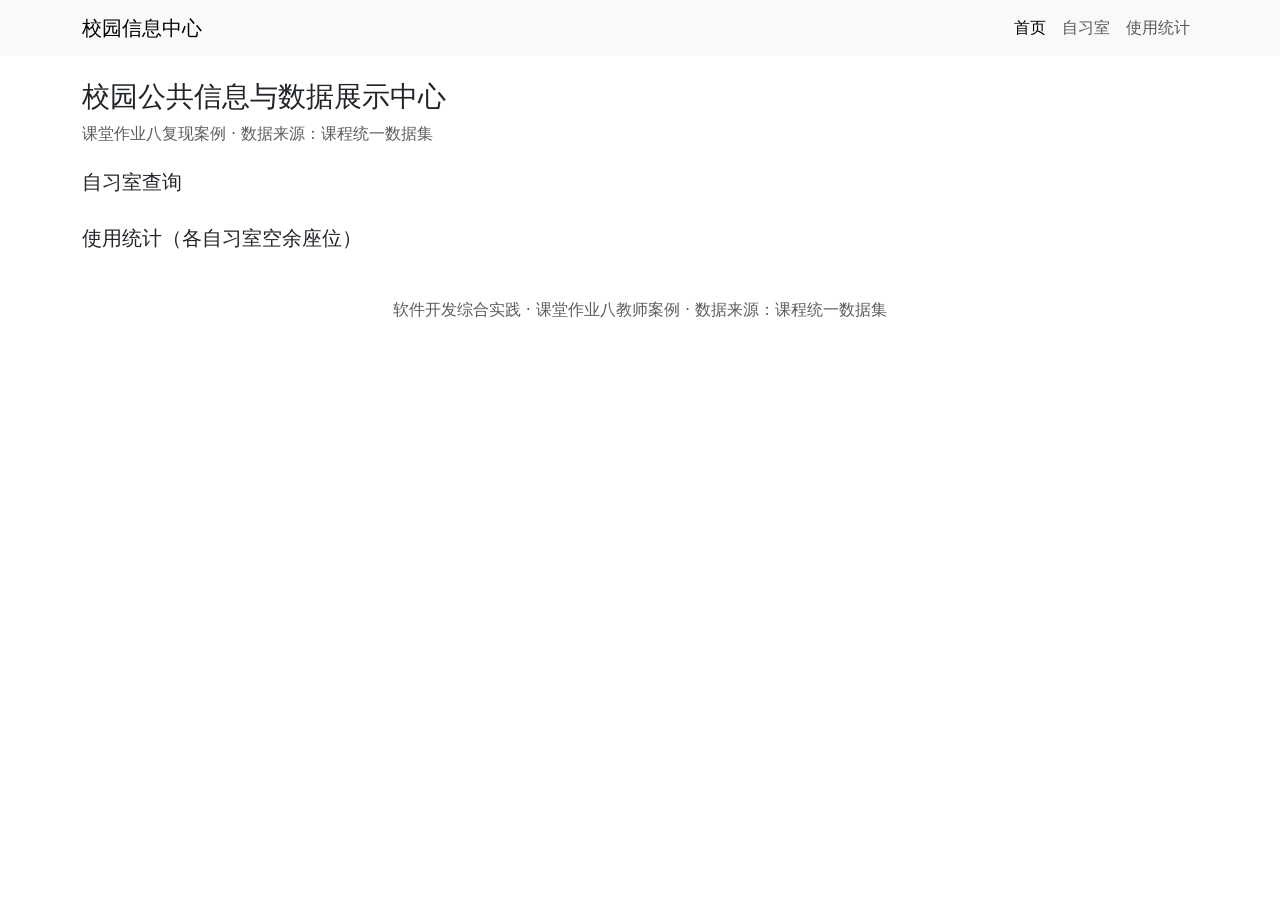
==== integration/index.html @ 09f38bcd "入口与首页设置" ====
<!DOCTYPE html>
<html lang="zh-CN">
<head>
  <meta charset="UTF-8">
  <meta name="viewport" content="width=device-width, initial-scale=1.0">
  <title>校园信息中心</title>
  <link href="libs/bootstrap.min.css" rel="stylesheet">
  <link href="style.css" rel="stylesheet">
</head>
<body>
  <nav class="navbar navbar-expand-md bg-body-tertiary mb-4">
    <div class="container">
      <a class="navbar-brand" href="#home">校园信息中心</a>
      <div class="navbar-nav">
        <a class="nav-link active" href="#home">首页</a>
        <a class="nav-link" href="#rooms">自习室</a>
        <a class="nav-link" href="#stats">使用统计</a>
      </div>
    </div>
  </nav>
  <main class="container">
    <section id="home" class="mb-4">
      <h1 class="h3">校园公共信息与数据展示中心</h1>
      <p class="text-muted">课堂作业八复现案例 · 数据来源：课程统一数据集</p>
      <div class="row g-3" id="summary-cards"></div>
    </section>

    <section id="rooms" class="mb-4">
      <h2 class="h5">自习室查询</h2>
          </select>
        </div>
        <div class="col-auto">
        </div>
      </div>
      <ul id="room-list" class="list-group"></ul>
    </section>

    <section id="stats" class="mb-4">
      <h2 class="h5">使用统计（各自习室空余座位）</h2>
    </section>
  </main>

  <footer class="text-center text-muted py-4">
    软件开发综合实践 · 课堂作业八教师案例 · 数据来源：课程统一数据集
  </footer>

  <script src="libs/bootstrap.bundle.min.js"></script>
  <script src="libs/echarts.min.js"></script>
</body>
</html>
---- integration/style.css ----
/* 自定义样式放在Bootstrap之后引入，保证可覆盖 */
#usage-chart {
  background: #fff;
  border: 1px solid #dee2e6;
  border-radius: 8px;
  padding: 8px;
}

#room-list li {
  display: flex;
  justify-content: space-between;
  align-items: center;
  flex-wrap: wrap;
  gap: 4px;
}
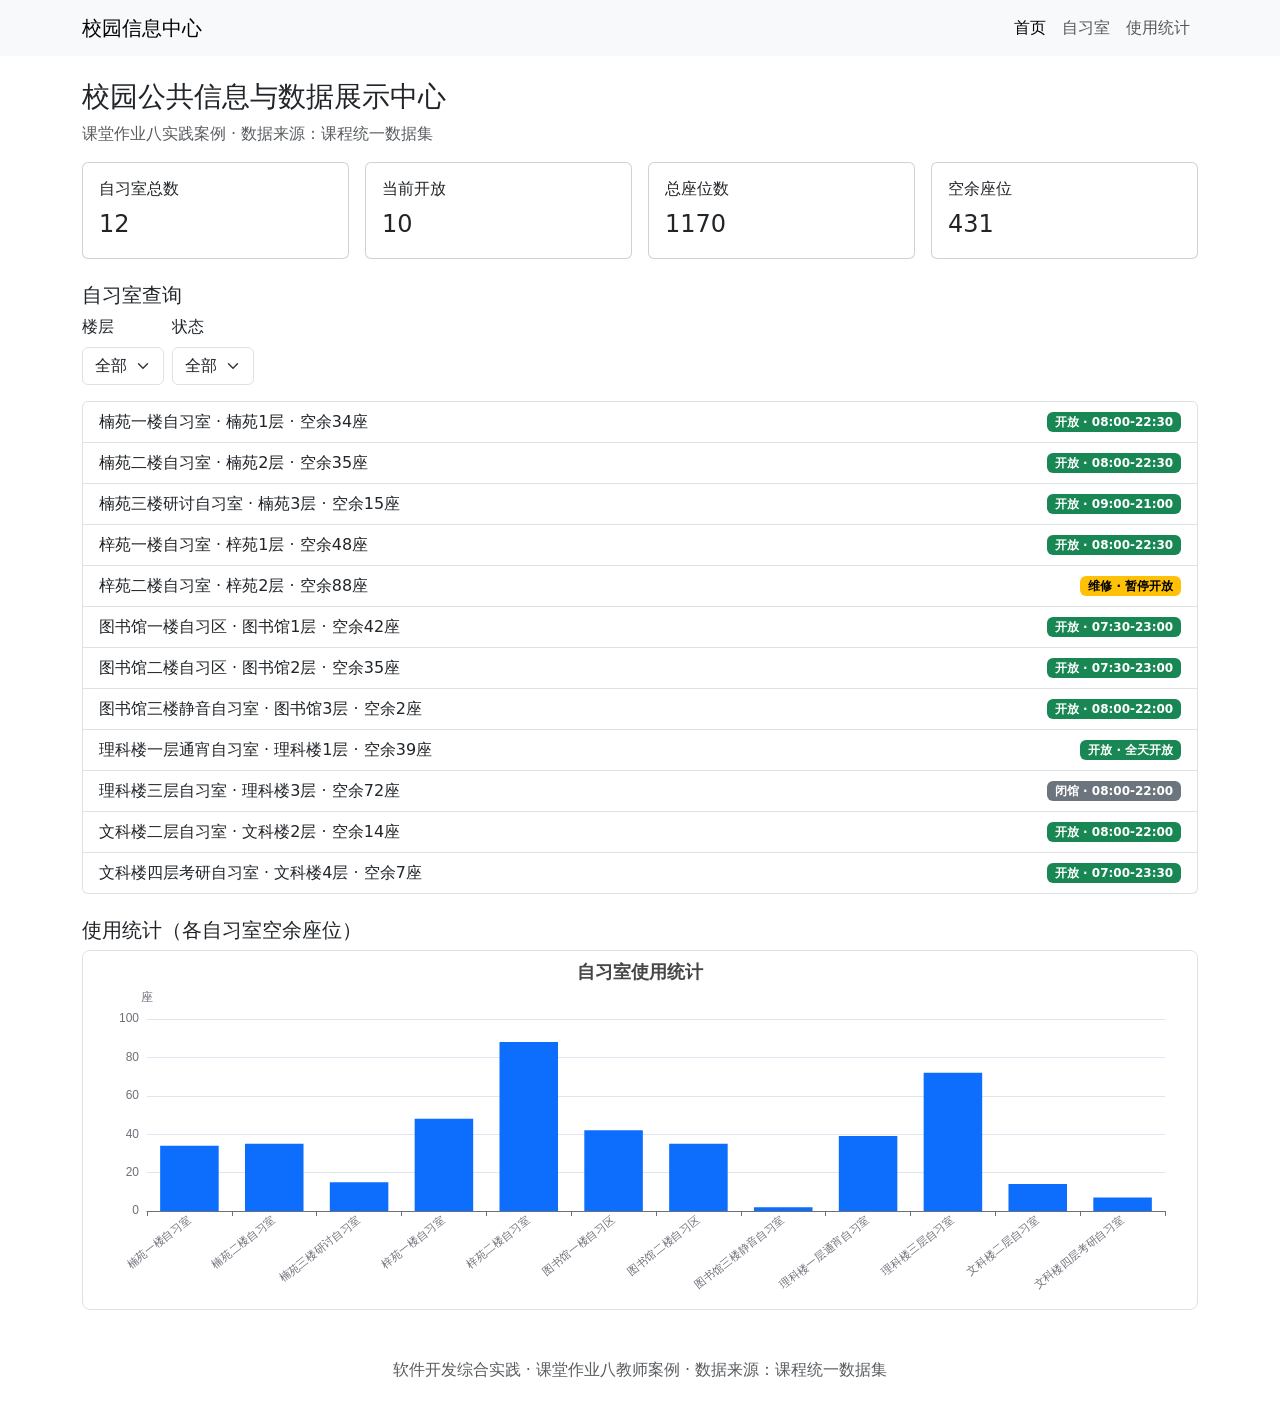
==== commit 52cc3c92: "查询交互与图表的补充" ====
--- a/integration/index.html
+++ b/integration/index.html
@@ -18,18 +18,35 @@
       </div>
     </div>
   </nav>
+
   <main class="container">
     <section id="home" class="mb-4">
       <h1 class="h3">校园公共信息与数据展示中心</h1>
-      <p class="text-muted">课堂作业八复现案例 · 数据来源：课程统一数据集</p>
+      <p class="text-muted">课堂作业八实践案例 · 数据来源：课程统一数据集</p>
       <div class="row g-3" id="summary-cards"></div>
     </section>
 
     <section id="rooms" class="mb-4">
       <h2 class="h5">自习室查询</h2>
+      <div class="row g-2 mb-3">
+        <div class="col-auto">
+          <label for="floor-filter" class="form-label">楼层</label>
+          <select id="floor-filter" class="form-select">
+            <option value="all">全部</option>
+            <option value="1">1层</option>
+            <option value="2">2层</option>
+            <option value="3">3层</option>
+            <option value="4">4层</option>
           </select>
         </div>
         <div class="col-auto">
+          <label for="status-filter" class="form-label">状态</label>
+          <select id="status-filter" class="form-select">
+            <option value="all">全部</option>
+            <option value="开放">开放</option>
+            <option value="闭馆">闭馆</option>
+            <option value="维修">维修</option>
+          </select>
         </div>
       </div>
       <ul id="room-list" class="list-group"></ul>
@@ -37,6 +54,8 @@
 
     <section id="stats" class="mb-4">
       <h2 class="h5">使用统计（各自习室空余座位）</h2>
+      <p id="status" class="alert alert-warning" style="display:none"></p>
+      <div id="usage-chart" style="height:360px"></div>
     </section>
   </main>
 
@@ -46,5 +65,6 @@
 
   <script src="libs/bootstrap.bundle.min.js"></script>
   <script src="libs/echarts.min.js"></script>
+  <script src="app.js"></script>
 </body>
 </html>
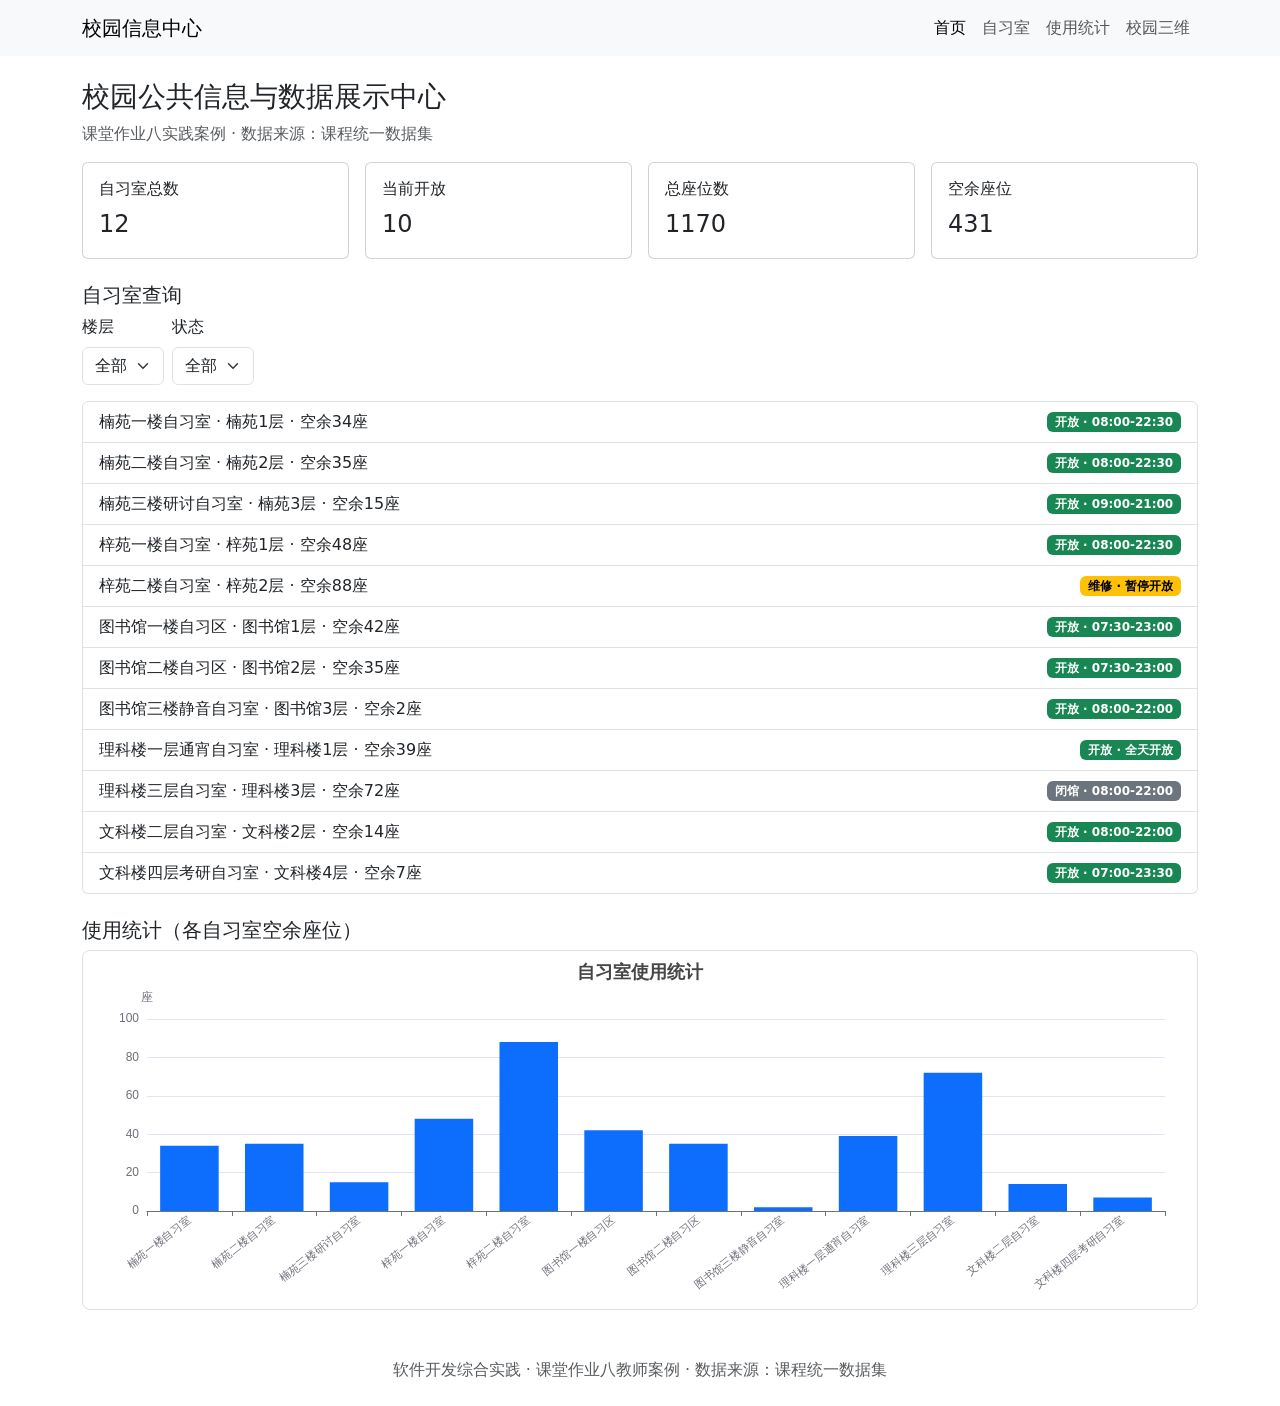
==== commit a721ebed: "三维区" ====
--- a/integration/index.html
+++ b/integration/index.html
@@ -15,6 +15,7 @@
         <a class="nav-link active" href="#home">首页</a>
         <a class="nav-link" href="#rooms">自习室</a>
         <a class="nav-link" href="#stats">使用统计</a>
+        <a class="nav-link" href="three-d/campus.html">校园三维</a>
       </div>
     </div>
   </nav>
